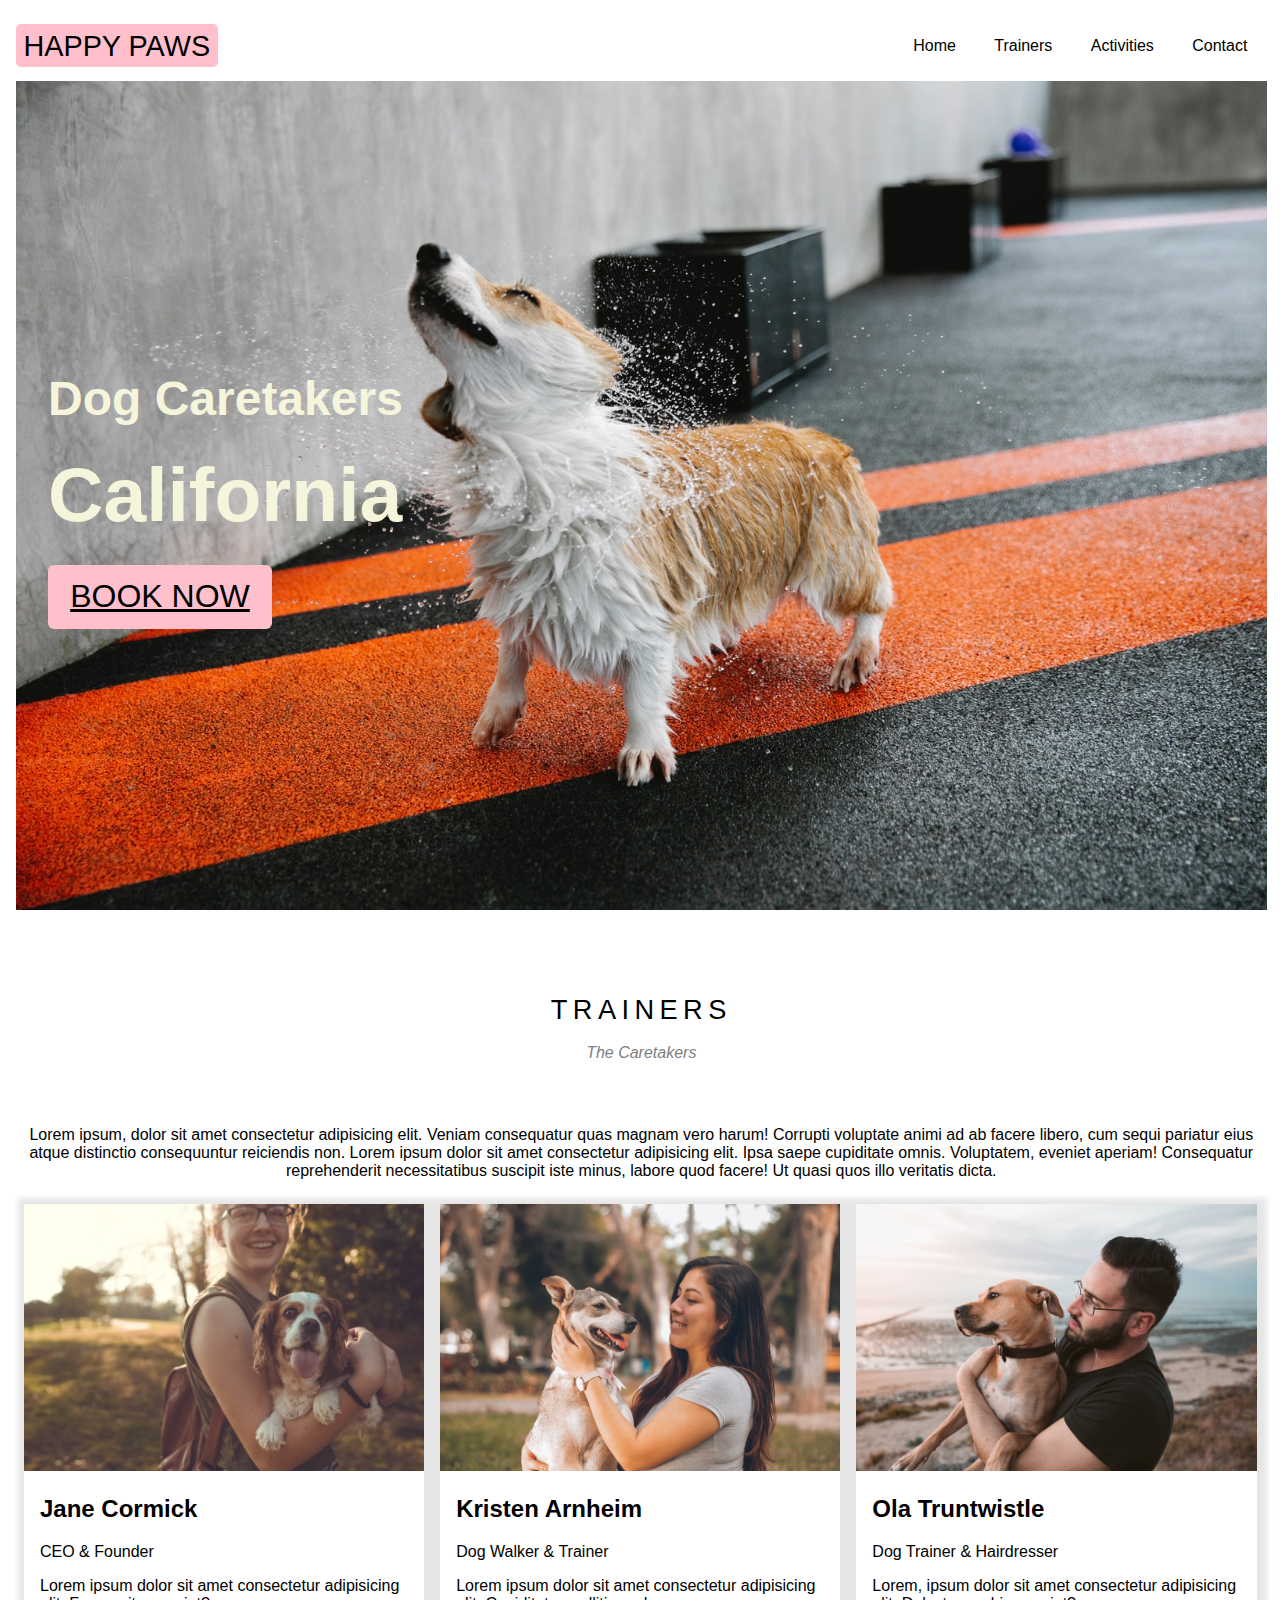
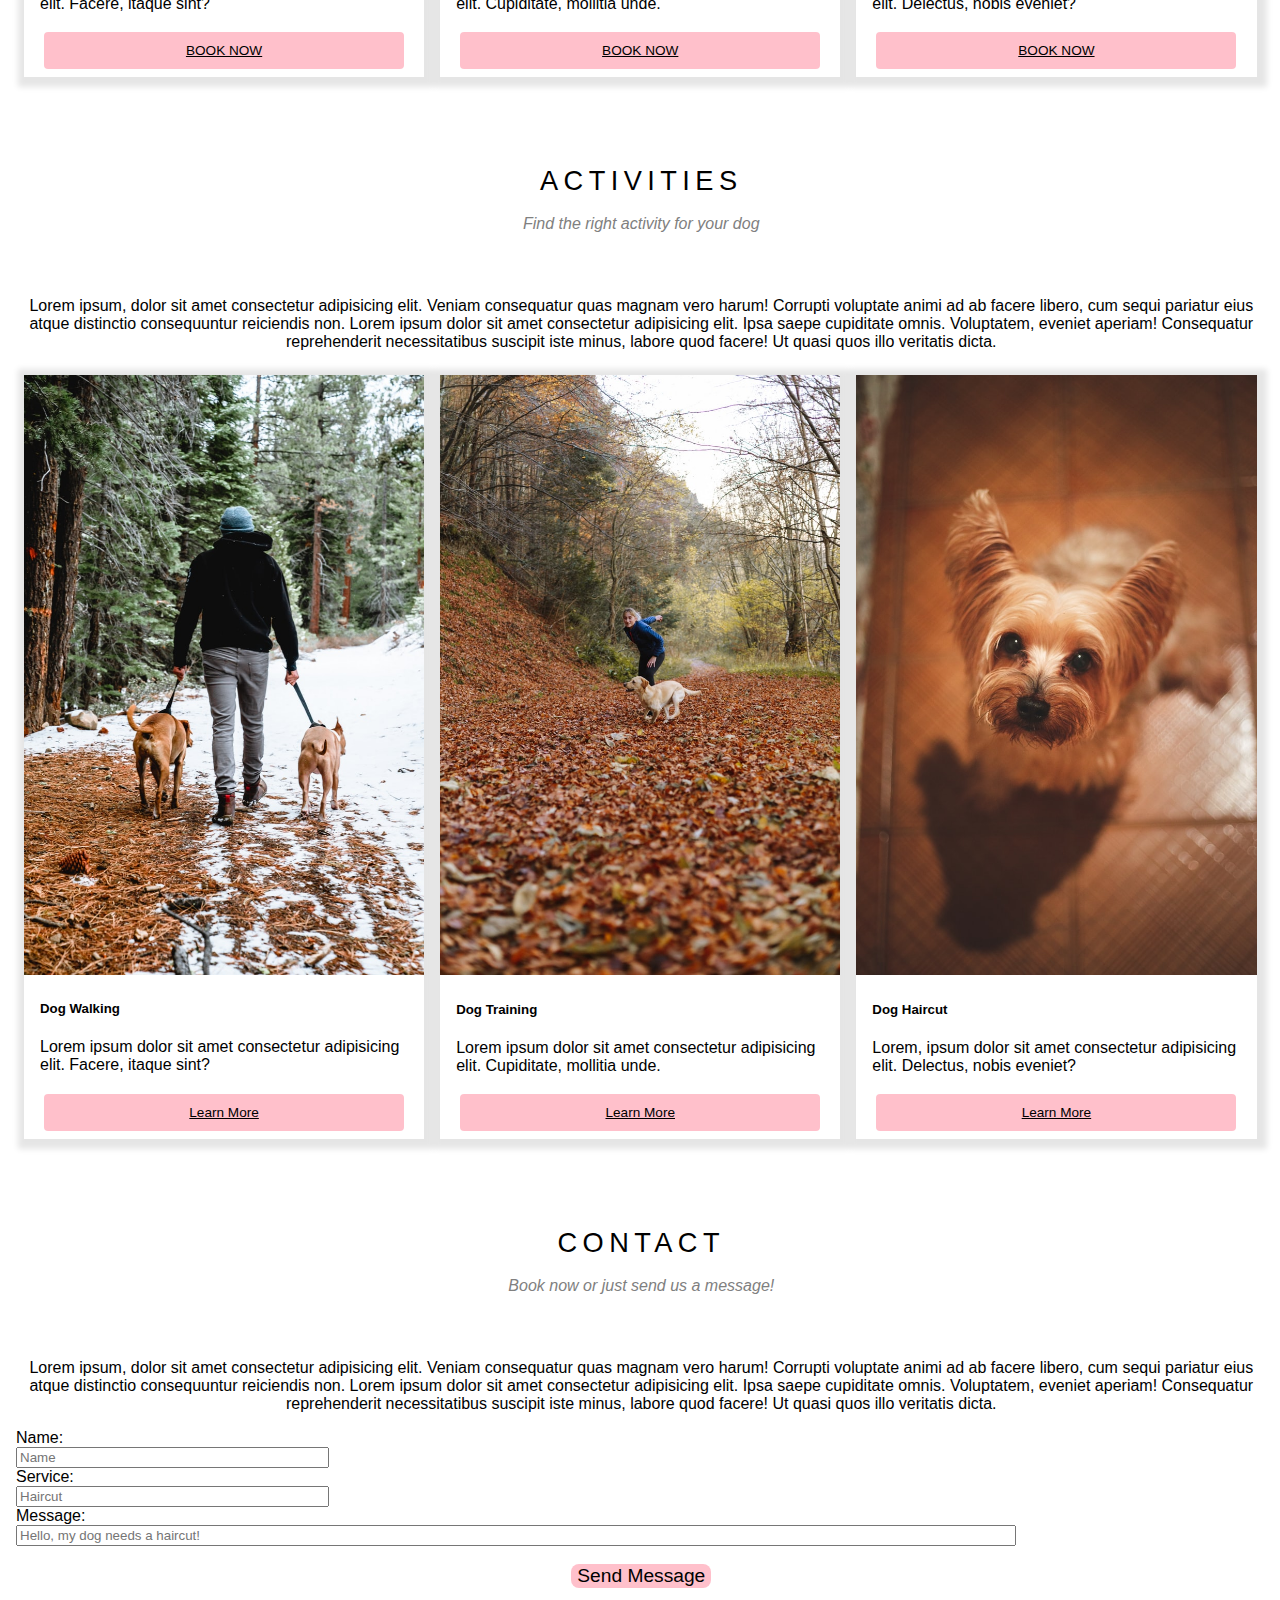
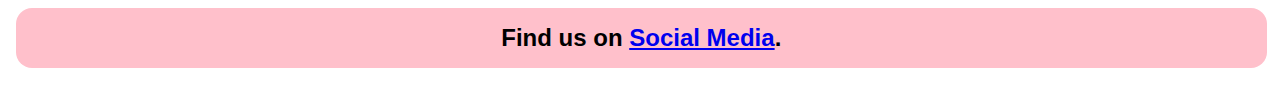
==== index.html @ f8b61c1c "Rename HappyPaws.html to index.html" ====
<!DOCTYPE html>
<html lang="en">
<head>
    <meta charset="UTF-8">
    <meta http-equiv="X-UA-Compatible" content="IE=edge">
    <meta name="viewport" content="width=device-width, initial-scale=1.0">
    <link href="HappyPawscss1.css" rel="stylesheet" type="text/css"/>
    <title>w3 Website</title>
</head>
<body>
<!-- Header Starts -->
<header>
    <div id="nav">
        <h2>HAPPY PAWS</h2>
<!-- Hamburger dropdown for mobile navigation -->
        <div class="dropdownContainer">
            <a href="#dropbtn" onclick="dropFunction()" class="dropbtn">&#x2630;</a> <!-- &#x2630; symbol looks like hamburger  -->
            <div id="myDropdown" class="dropdownContent">
                <a href="#home">Home</a>
                <a href="#trainers">Trainers</a>
                <a href="#activities">Activities</a>
                <a href="#contact">Contact</a>
            </div>
        </div>
<!-- Normal Navigation links -->
        <span class="standardNav">
            <a href="#contact">Contact</a>
            <a href="#activities">Activities</a>
            <a href="#trainers">Trainers</a>
            <a href="#home">Home</a>
        </div>
    </div>
</header>

<!-- Large Dog picture section with text over the pictures -->
<div class="dogPicSection">
    <div class="mySlides">
        <img src="dog2.jpg" alt="Wet Corgi Dog" width="100%" height="auto">
    </div>
    <div class="mySlides">
        <img src="dog3.jpg" alt="Wet Corgi Dog" width="100%" height="auto">
    </div>
    <div class="mySlides">
        <img src="dog4.jpg" alt="Wet Corgi Dog" width="100%" height="auto">
    </div>
<!-- Text that is written over the large dog pictures -->
    <span class="imgtext">
        <h2>Dog Caretakers</h2>
        <h1>California</h1>
        <a href="#book">BOOK NOW</a>
    </span>
</div>

<!-- Trainers Section Begins -->
<section>
    <div class="section">
        <span id="trainers"></span>
        <h1 class="sectiontitle">TRAINERS</h1>
        <p class="description1">The Caretakers</p>
        <p>Lorem ipsum, dolor sit amet consectetur adipisicing elit. Veniam consequatur quas magnam vero harum! Corrupti voluptate animi ad ab facere libero, cum sequi pariatur eius atque distinctio consequuntur reiciendis non. Lorem ipsum dolor sit amet consectetur adipisicing elit. Ipsa saepe cupiditate omnis. Voluptatem, eveniet aperiam! Consequatur reprehenderit necessitatibus suscipit iste minus, labore quod facere! Ut quasi quos illo veritatis dicta.</p>
    </div>
</section>

<div class="trainers">
    <span class="column">
        <img src="trainer1.jpg">
        <div class="columnText">
            <h2>Jane Cormick</h2>
            <p>CEO & Founder</p>
            <p>Lorem ipsum dolor sit amet consectetur adipisicing elit. Facere, itaque sint?</p>
        </div>
        <a href="#Book">BOOK NOW</a>
    </span>
    <span class="column">
        <img src="trainer2.jpg">
        <div class="columnText">
            <h2>Kristen Arnheim</h2>
            <p>Dog Walker & Trainer</p>
            <p>Lorem ipsum dolor sit amet consectetur adipisicing elit. Cupiditate, mollitia unde.</p>
        </div>
        <a href="#Book">BOOK NOW</a>
    </span>
    <span class="column">
        <img src="trainer3.jpg">
        <div class="columnText">
            <h2>Ola Truntwistle</h2>
            <p>Dog Trainer & Hairdresser</p>
            <p>Lorem, ipsum dolor sit amet consectetur adipisicing elit. Delectus, nobis eveniet?</p>
        </div>
        <a href="#Book">BOOK NOW</a>
    </span>
</div>

<section id="activities">
    <div class="section">
        <h1 class="sectiontitle">ACTIVITIES</h1>
        <p class="description1">Find the right activity for your dog</p>
        <p>Lorem ipsum, dolor sit amet consectetur adipisicing elit. Veniam consequatur quas magnam vero harum! Corrupti voluptate animi ad ab facere libero, cum sequi pariatur eius atque distinctio consequuntur reiciendis non. Lorem ipsum dolor sit amet consectetur adipisicing elit. Ipsa saepe cupiditate omnis. Voluptatem, eveniet aperiam! Consequatur reprehenderit necessitatibus suscipit iste minus, labore quod facere! Ut quasi quos illo veritatis dicta.</p>
    </div>
</section>

<div class="activities">
    <span class="column">
        <img src="walking1.jpg">
        <div class="columnText">
            <h5>Dog Walking</h5>
            <p>Lorem ipsum dolor sit amet consectetur adipisicing elit. Facere, itaque sint?</p>
        </div>
        <a href="#Book">Learn More</a>
    </span>
    <span class="column">
        <img src="walking2.jpg">
        <div class="columnText">
            <h5>Dog Training</h5>
            <p>Lorem ipsum dolor sit amet consectetur adipisicing elit. Cupiditate, mollitia unde.</p>
        </div>
        <a href="#Book">Learn More</a>
    </span>
    <span class="column">
        <img src="walking3.jpg">
        <div class="columnText">
            <h5>Dog Haircut</h5>
            <p>Lorem, ipsum dolor sit amet consectetur adipisicing elit. Delectus, nobis eveniet?</p>
        </div>
        <a href="#Book">Learn More</a>
    </span>
</div>

<section>
    <div class="section">
        <span id="contact"></span>
        <h1 class="sectiontitle">CONTACT</h1>
        <p class="description1">Book now or just send us a message!</p>
        <p>Lorem ipsum, dolor sit amet consectetur adipisicing elit. Veniam consequatur quas magnam vero harum! Corrupti voluptate animi ad ab facere libero, cum sequi pariatur eius atque distinctio consequuntur reiciendis non. Lorem ipsum dolor sit amet consectetur adipisicing elit. Ipsa saepe cupiditate omnis. Voluptatem, eveniet aperiam! Consequatur reprehenderit necessitatibus suscipit iste minus, labore quod facere! Ut quasi quos illo veritatis dicta.</p>
    </div>
</section>

<form action="" autocomplete="on">
    <label for="fname">Name:</label><br>
    <input type="text" id="fname" name="fname" placeholder="Name" style="width: 25%" value=""><br>
    <label for="service">Service:</label><br>
    <input type="text" id="service" name="service" placeholder="Haircut" style="width: 25%" value=""><br>
    <label for="message">Message:</label><br>
    <input type="text" id="message" name="message" placeholder="Hello, my dog needs a haircut!" style="width: 80%" value=""><br><br>

    <input class="sendMessage" type="submit" value="Send Message">
  </form> 

<footer>
    <h2>Find us on <a href="#socialmedia">Social Media</a>.</h2>
</footer>

<!-- Javascript at end of Page -->
<script>
    var slideIndex = 0;
    showSlides();
    
    function showSlides() {
      var i;
      var slides = document.getElementsByClassName("mySlides");
      for (i = 0; i < slides.length; i++) {
        slides[i].style.display = "none";  
      }
      slideIndex++;
      if (slideIndex > slides.length) {slideIndex = 1}    

      slides[slideIndex-1].style.display = "block";  
      setTimeout(showSlides, 2000); // Change image every 2 seconds
    }

    function dropFunction() {
  document.getElementById("myDropdown").classList.toggle("show");
}

window.onclick = function(event) {
  if (!event.target.matches('.dropbtn')) {
    var dropdowns = document.getElementsByClassName("dropdownContent");
    var i;
    for (i = 0; i < dropdowns.length; i++) {
      var openDropdown = dropdowns[i];
      if (openDropdown.classList.contains('show')) {
        openDropdown.classList.remove('show');
      }
    }
  }
}
</script>
</body>
</html>
---- HappyPawscss1.css ----
/* CSS for Happy Paws Websites */

* {
    font-family: Helvetica, sans-serif;
    box-sizing: border-box;
}
html {
    scroll-behavior: smooth;
}
body {
    height: 100%; width: 97.7%;
    margin-left: 1em;
    margin-top: 0px;
}

/* CSS for Top of the Page and Navigation */
header {
    padding: 0em;
    margin-bottom: -.6em;
}
header::after {
    content: '';
    clear: both;
    display: table;
}
#nav h2 {
    font-weight: normal;
    font-size: 180%;
    display: inline-block;
    text-align: center;
    background-color: pink;
    color: black;
    width: 7em;
    height: 1.5em;
    border-radius: 5px;
    padding: .2em;
}
#nav a {text-decoration: none; color: black;}
.standardNav a {
    float: right;
    padding: .8em 1.2em;
    margin: 1.5em 0em 0em 0em;
}
/* Hover Navigation */
#nav a:hover {background-color: lightgrey;} 
/* Careful. DropdownContainer causing H2 Happy Paws to misposition if not float: right */
.dropdownContainer {display: none; float: right; position: relative;}
.dropbtn {font-size: 180%;}
.dropdownContent {display: none; position: absolute; z-index: 1; right: 0;}
.dropdownContent a {display: block; background-color: beige; color: black; font-size: 200%; padding: .5rem 1rem;}
/* .dropdownContainer:hover .dropdownContent {display: block;}  commented out to remove and replace with JS click*/
.show {display: block;}

/* CSS for large dog pictures and the text inside the dog pic slideshow */
.dogPicSection {
    position: relative;
}
.imgtext {
    position: absolute;
    color: beige;
    top: 30%;
    left: 1em;
    font-size: 200%;
}
.imgtext h1 {
    font-size: 240%;
    margin-top: -.2em;
    margin-bottom: .5em;
}
.imgtext a {
    background-color: pink;
    color: black;
    display: inline-block;
    text-align: center;
    height: 2em;
    width: 7em;
    padding: .4em;
    margin-top: -.5em;
    border-radius: 6px;
}
.imgtext a:hover {
    background-color: lightgrey;
}
/* End of Dog pic slideshow */

/* CSS covering the Trainers/Activities/Contact section */
.section {
    text-align: center;
    margin-top: 5em;
}
.sectiontitle {font-size: 170%; letter-spacing: .2em; font-weight: normal;}
.description1 {font-style: italic; color: grey; margin-bottom: 4em;}

.trainers , .activities {
    width: 100%;
    display: flex;
}
.column {
    width: 32%;
    margin: .5em;
    box-shadow: 2px 2px 6px 8px rgba(0, 0, 0, 0.1);
    padding-bottom: 3rem;
    position: relative;
}
.column img { width: 100%;}
.columnText {padding-left: 1rem;}
.column a {
    background-color: pink;
    color: black;
    display: block;
    text-align: center;
    font-size: 85%;
    padding: .8em;
    width: 90%;
    border-radius: .3em;
    position: absolute;
    bottom: .5rem;
    left: 5%;
}
.column a:hover {
    background-color: lightgrey;
}

/* Contact Form */
.sendMessage {
    text-decoration: none; 
    border: none; 
    background-color: pink; 
    color: black;
    border-radius: .5rem;
    font-size: 120%;
    margin-left: 50%;
    transform: translate(-50%);
}
.sendMessage:hover {background-color: lightgrey;}

/* Footer */
footer h2 {
    width: 100%;
    text-align: center;
    margin-left: auto;
    margin-right: auto;
    background-color: pink;
    padding: 1rem;
    border-radius: 1rem;
}
/* Media Queries */
@media only screen and (max-width: 680px) {
    .imgtext h1 {
        display: none;
    }
    .trainers , .activities {flex-wrap: wrap; justify-content: center;}
    .column {width: 90%;}
}

@media only screen and (max-width: 680px) {
    .standardNav a {
        display: none;
    }
    .dropdownContainer {
        display: block;
        margin-right: 10%;
        margin-top: 1.5rem;
    }  
}
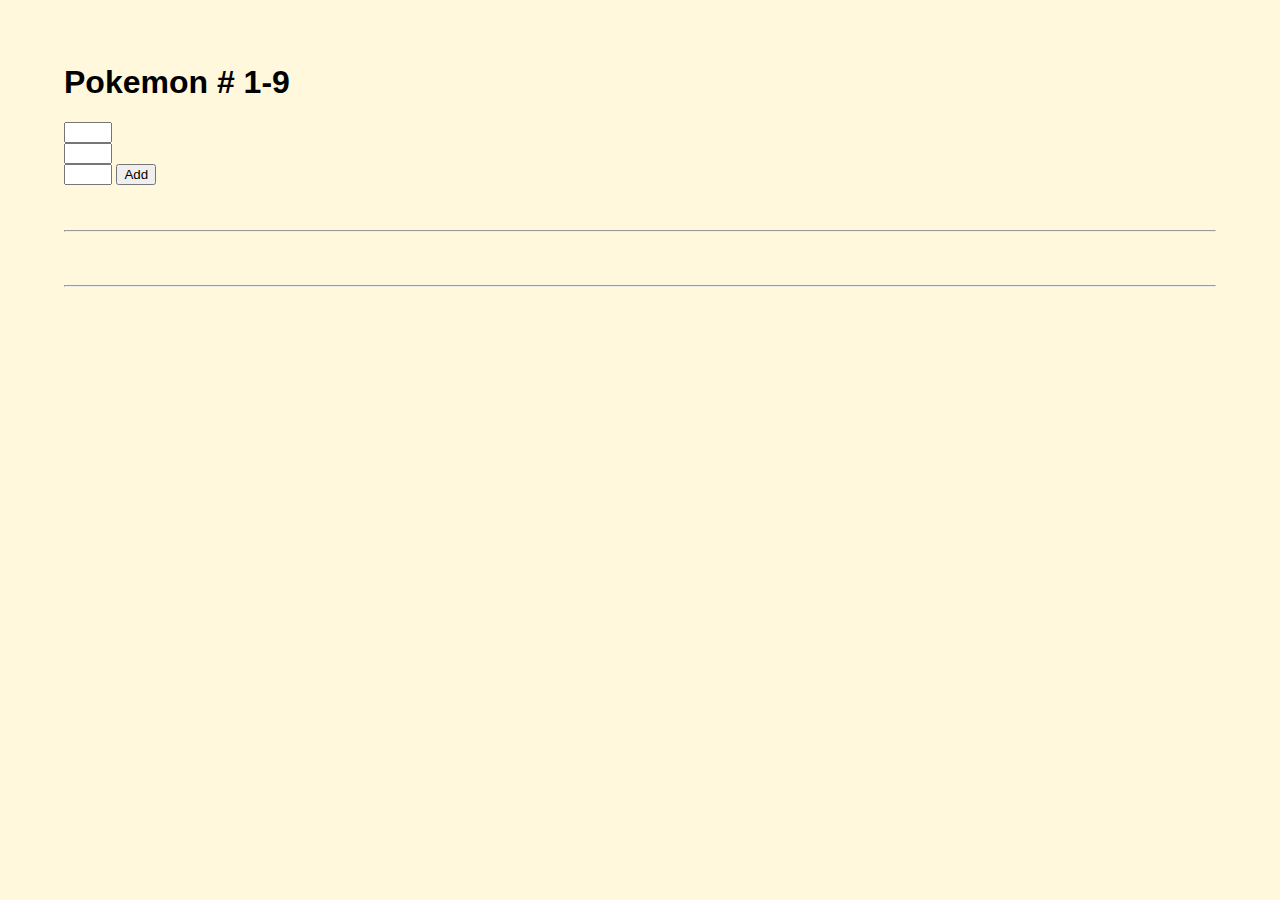
==== commit 95690368: "Add files via upload" ====
--- a/index.html
+++ b/index.html
@@ -1,189 +1,67 @@
 <!DOCTYPE html>
 <html lang="en">
 <head>
-    <meta charset="UTF-8">
-    <meta http-equiv="X-UA-Compatible" content="IE=edge">
-    <meta name="viewport" content="width=device-width, initial-scale=1.0">
-    <link href="HappyPawscss1.css" rel="stylesheet" type="text/css"/>
-    <title>w3 Website</title>
+   <meta charset="UTF-8">
+   <meta http-equiv="X-UA-Compatible" content="IE=edge">
+   <meta name="viewport" content="width=device-width, initial-scale=1.0">
+   <link href="maincss.css" rel="stylesheet" type="text/css"/>
+   <title>Pokedex</title>
+   <script src="mainjs.js" defer></script>
 </head>
 <body>
-<!-- Header Starts -->
-<header>
-    <div id="nav">
-        <h2>HAPPY PAWS</h2>
-<!-- Hamburger dropdown for mobile navigation -->
-        <div class="dropdownContainer">
-            <a href="#dropbtn" onclick="dropFunction()" class="dropbtn">&#x2630;</a> <!-- &#x2630; symbol looks like hamburger  -->
-            <div id="myDropdown" class="dropdownContent">
-                <a href="#home">Home</a>
-                <a href="#trainers">Trainers</a>
-                <a href="#activities">Activities</a>
-                <a href="#contact">Contact</a>
+    <h1>Pokemon # 1-9</h1>
+
+    <input type="number" onkeypress="hitEnter()" name="1stinput" id="1stinput" min="1" max="9">
+    <br>
+    <input type="number" onkeypress="hitEnter()" name="2ndinput" id="2ndinput" min="1" max="9">
+    <br>
+    <input type="number" onkeypress="hitEnter()" name="3rdinput" id="3rdinput" min="1" max="9">
+    <button type="submit" onclick="chooseImages()">Add</button>
+    
+    <div class="wrapper">
+        <section>
+            <div class="container">
+                <div class="imgContainer">
+                    <h3 id="title1"></h3>
+                    <img id="1stimage" src="" alt="">
+                </div>
+                <div class="details">
+                    <p id="number1"></p>
+                    <p id="content1"></p>
+                    <p id="type1"></p>
+                    <p id="weakness1"></p>
+                </div>
             </div>
-        </div>
-<!-- Normal Navigation links -->
-        <span class="standardNav">
-            <a href="#contact">Contact</a>
-            <a href="#activities">Activities</a>
-            <a href="#trainers">Trainers</a>
-            <a href="#home">Home</a>
-        </div>
+        </section>
+        <hr>
+        <section>
+            <div class="container">
+                <div class="imgContainer">
+                    <h3 id="title2"></h3>
+                    <img id="2ndimage" src="" alt="">
+                </div>
+                <div class="details">
+                    <p id="number2"></p>
+                    <p id="content2"></p>
+                    <p id="type2"></p>
+                    <p id="weakness2"></p>                </div>
+            </div>
+        </section>
+        <hr>
+        <section>
+            <div class="container">
+                <div class="imgContainer">
+                    <h3 id="title3"></h3>
+                    <img id="3rdimage" src="" alt="">
+                </div>
+                <div class="details">
+                    <p id="number3"></p>
+                    <p id="content3"></p>
+                    <p id="type3"></p>
+                    <p id="weakness3"></p>                
+                </div>
+            </div>
+        </section>
     </div>
-</header>
-
-<!-- Large Dog picture section with text over the pictures -->
-<div class="dogPicSection">
-    <div class="mySlides">
-        <img src="dog2.jpg" alt="Wet Corgi Dog" width="100%" height="auto">
-    </div>
-    <div class="mySlides">
-        <img src="dog3.jpg" alt="Wet Corgi Dog" width="100%" height="auto">
-    </div>
-    <div class="mySlides">
-        <img src="dog4.jpg" alt="Wet Corgi Dog" width="100%" height="auto">
-    </div>
-<!-- Text that is written over the large dog pictures -->
-    <span class="imgtext">
-        <h2>Dog Caretakers</h2>
-        <h1>California</h1>
-        <a href="#book">BOOK NOW</a>
-    </span>
-</div>
-
-<!-- Trainers Section Begins -->
-<section>
-    <div class="section">
-        <span id="trainers"></span>
-        <h1 class="sectiontitle">TRAINERS</h1>
-        <p class="description1">The Caretakers</p>
-        <p>Lorem ipsum, dolor sit amet consectetur adipisicing elit. Veniam consequatur quas magnam vero harum! Corrupti voluptate animi ad ab facere libero, cum sequi pariatur eius atque distinctio consequuntur reiciendis non. Lorem ipsum dolor sit amet consectetur adipisicing elit. Ipsa saepe cupiditate omnis. Voluptatem, eveniet aperiam! Consequatur reprehenderit necessitatibus suscipit iste minus, labore quod facere! Ut quasi quos illo veritatis dicta.</p>
-    </div>
-</section>
-
-<div class="trainers">
-    <span class="column">
-        <img src="trainer1.jpg">
-        <div class="columnText">
-            <h2>Jane Cormick</h2>
-            <p>CEO & Founder</p>
-            <p>Lorem ipsum dolor sit amet consectetur adipisicing elit. Facere, itaque sint?</p>
-        </div>
-        <a href="#Book">BOOK NOW</a>
-    </span>
-    <span class="column">
-        <img src="trainer2.jpg">
-        <div class="columnText">
-            <h2>Kristen Arnheim</h2>
-            <p>Dog Walker & Trainer</p>
-            <p>Lorem ipsum dolor sit amet consectetur adipisicing elit. Cupiditate, mollitia unde.</p>
-        </div>
-        <a href="#Book">BOOK NOW</a>
-    </span>
-    <span class="column">
-        <img src="trainer3.jpg">
-        <div class="columnText">
-            <h2>Ola Truntwistle</h2>
-            <p>Dog Trainer & Hairdresser</p>
-            <p>Lorem, ipsum dolor sit amet consectetur adipisicing elit. Delectus, nobis eveniet?</p>
-        </div>
-        <a href="#Book">BOOK NOW</a>
-    </span>
-</div>
-
-<section id="activities">
-    <div class="section">
-        <h1 class="sectiontitle">ACTIVITIES</h1>
-        <p class="description1">Find the right activity for your dog</p>
-        <p>Lorem ipsum, dolor sit amet consectetur adipisicing elit. Veniam consequatur quas magnam vero harum! Corrupti voluptate animi ad ab facere libero, cum sequi pariatur eius atque distinctio consequuntur reiciendis non. Lorem ipsum dolor sit amet consectetur adipisicing elit. Ipsa saepe cupiditate omnis. Voluptatem, eveniet aperiam! Consequatur reprehenderit necessitatibus suscipit iste minus, labore quod facere! Ut quasi quos illo veritatis dicta.</p>
-    </div>
-</section>
-
-<div class="activities">
-    <span class="column">
-        <img src="walking1.jpg">
-        <div class="columnText">
-            <h5>Dog Walking</h5>
-            <p>Lorem ipsum dolor sit amet consectetur adipisicing elit. Facere, itaque sint?</p>
-        </div>
-        <a href="#Book">Learn More</a>
-    </span>
-    <span class="column">
-        <img src="walking2.jpg">
-        <div class="columnText">
-            <h5>Dog Training</h5>
-            <p>Lorem ipsum dolor sit amet consectetur adipisicing elit. Cupiditate, mollitia unde.</p>
-        </div>
-        <a href="#Book">Learn More</a>
-    </span>
-    <span class="column">
-        <img src="walking3.jpg">
-        <div class="columnText">
-            <h5>Dog Haircut</h5>
-            <p>Lorem, ipsum dolor sit amet consectetur adipisicing elit. Delectus, nobis eveniet?</p>
-        </div>
-        <a href="#Book">Learn More</a>
-    </span>
-</div>
-
-<section>
-    <div class="section">
-        <span id="contact"></span>
-        <h1 class="sectiontitle">CONTACT</h1>
-        <p class="description1">Book now or just send us a message!</p>
-        <p>Lorem ipsum, dolor sit amet consectetur adipisicing elit. Veniam consequatur quas magnam vero harum! Corrupti voluptate animi ad ab facere libero, cum sequi pariatur eius atque distinctio consequuntur reiciendis non. Lorem ipsum dolor sit amet consectetur adipisicing elit. Ipsa saepe cupiditate omnis. Voluptatem, eveniet aperiam! Consequatur reprehenderit necessitatibus suscipit iste minus, labore quod facere! Ut quasi quos illo veritatis dicta.</p>
-    </div>
-</section>
-
-<form action="" autocomplete="on">
-    <label for="fname">Name:</label><br>
-    <input type="text" id="fname" name="fname" placeholder="Name" style="width: 25%" value=""><br>
-    <label for="service">Service:</label><br>
-    <input type="text" id="service" name="service" placeholder="Haircut" style="width: 25%" value=""><br>
-    <label for="message">Message:</label><br>
-    <input type="text" id="message" name="message" placeholder="Hello, my dog needs a haircut!" style="width: 80%" value=""><br><br>
-
-    <input class="sendMessage" type="submit" value="Send Message">
-  </form> 
-
-<footer>
-    <h2>Find us on <a href="#socialmedia">Social Media</a>.</h2>
-</footer>
-
-<!-- Javascript at end of Page -->
-<script>
-    var slideIndex = 0;
-    showSlides();
-    
-    function showSlides() {
-      var i;
-      var slides = document.getElementsByClassName("mySlides");
-      for (i = 0; i < slides.length; i++) {
-        slides[i].style.display = "none";  
-      }
-      slideIndex++;
-      if (slideIndex > slides.length) {slideIndex = 1}    
-
-      slides[slideIndex-1].style.display = "block";  
-      setTimeout(showSlides, 2000); // Change image every 2 seconds
-    }
-
-    function dropFunction() {
-  document.getElementById("myDropdown").classList.toggle("show");
-}
-
-window.onclick = function(event) {
-  if (!event.target.matches('.dropbtn')) {
-    var dropdowns = document.getElementsByClassName("dropdownContent");
-    var i;
-    for (i = 0; i < dropdowns.length; i++) {
-      var openDropdown = dropdowns[i];
-      if (openDropdown.classList.contains('show')) {
-        openDropdown.classList.remove('show');
-      }
-    }
-  }
-}
-</script>
 </body>
-</html>
+</html>--- a/maincss.css
+++ b/maincss.css
@@ -0,0 +1,28 @@
+* {
+    box-sizing: border-box;
+    font-family: Arial, Helvetica, sans-serif;
+}
+
+body {
+    margin: 5%;
+    background-color: cornsilk;
+}
+
+.wrapper {
+    display: block;
+}
+
+.container {
+    display: flex;
+}
+.imgContainer {
+    width: 8.5rem;
+    text-align: center;
+}
+.imgContainer img {
+    padding:  0 0 0 0;
+}
+
+.details {
+    padding-left: 2rem;
+}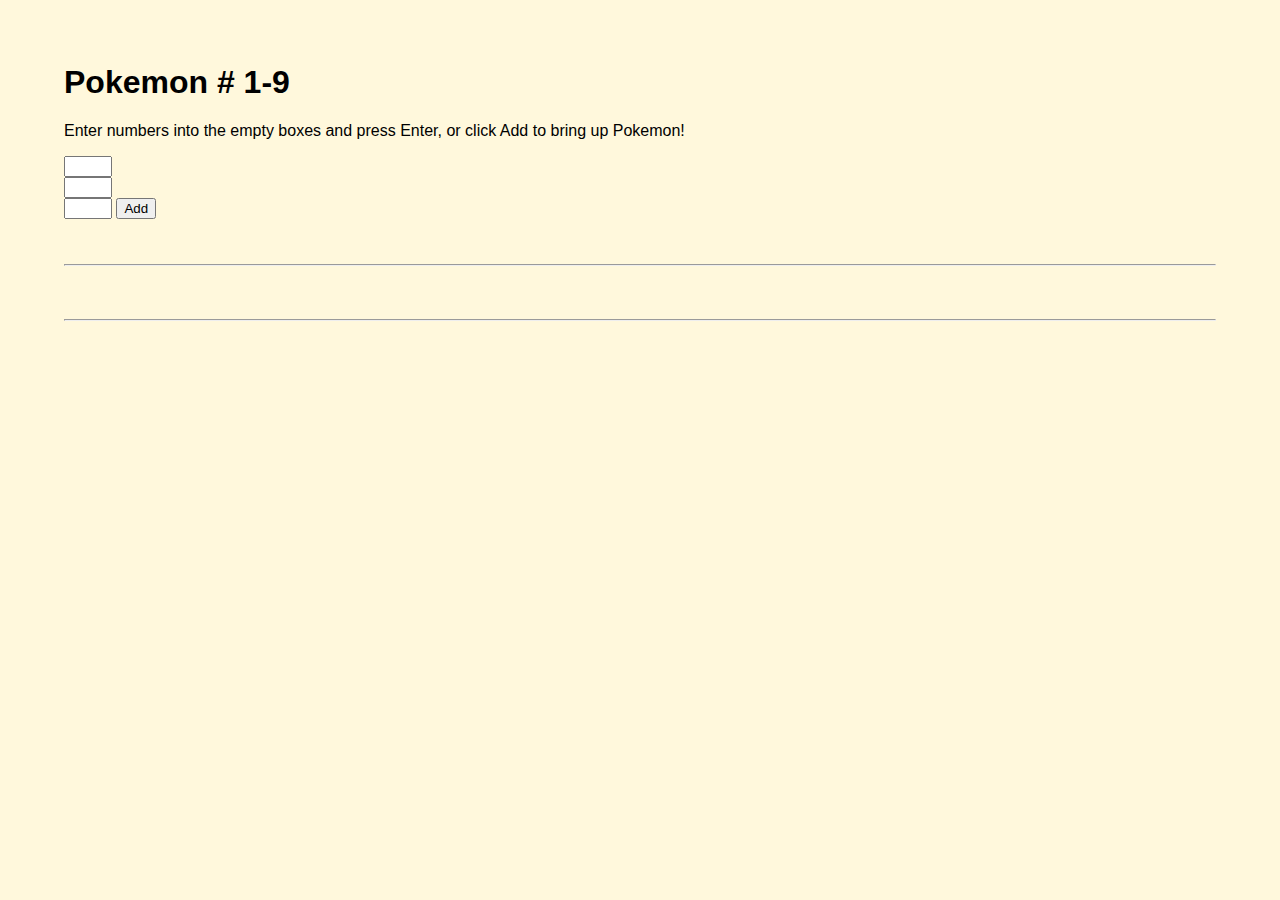
==== commit 5bebf4b8: "Add files via upload" ====
--- a/index.html
+++ b/index.html
@@ -10,6 +10,8 @@
 </head>
 <body>
     <h1>Pokemon # 1-9</h1>
+
+    <p>Enter numbers into the empty boxes and press Enter, or click Add to bring up Pokemon!</p>
 
     <input type="number" onkeypress="hitEnter()" name="1stinput" id="1stinput" min="1" max="9">
     <br>
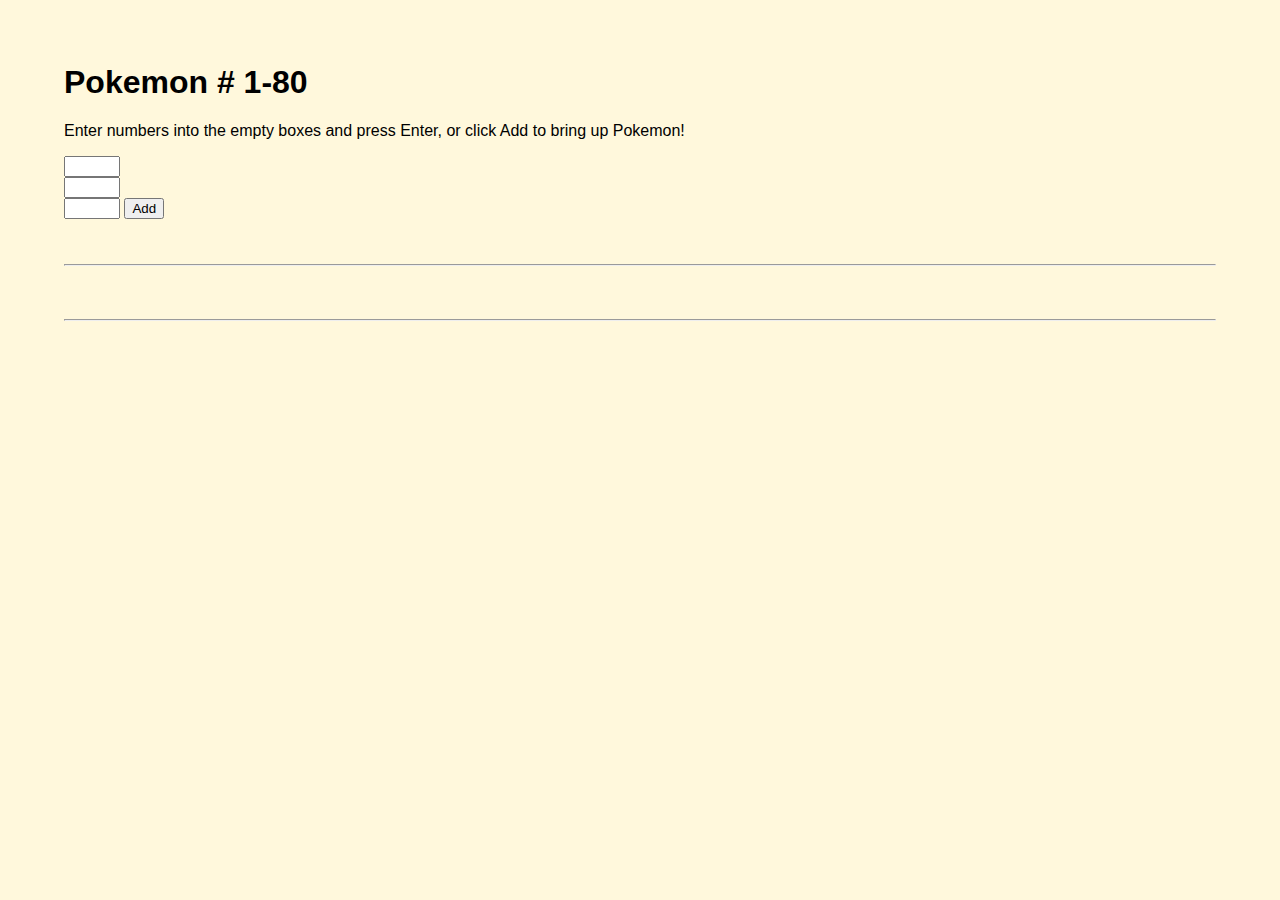
==== commit e86cba71: "Update index.html" ====
--- a/index.html
+++ b/index.html
@@ -9,15 +9,15 @@
    <script src="mainjs.js" defer></script>
 </head>
 <body>
-    <h1>Pokemon # 1-9</h1>
+    <h1>Pokemon # 1-80</h1>
 
     <p>Enter numbers into the empty boxes and press Enter, or click Add to bring up Pokemon!</p>
 
-    <input type="number" onkeypress="hitEnter()" name="1stinput" id="1stinput" min="1" max="9">
+    <input type="number" onkeypress="hitEnter()" name="1stinput" id="1stinput" min="1" max="80">
     <br>
-    <input type="number" onkeypress="hitEnter()" name="2ndinput" id="2ndinput" min="1" max="9">
+    <input type="number" onkeypress="hitEnter()" name="2ndinput" id="2ndinput" min="1" max="80">
     <br>
-    <input type="number" onkeypress="hitEnter()" name="3rdinput" id="3rdinput" min="1" max="9">
+    <input type="number" onkeypress="hitEnter()" name="3rdinput" id="3rdinput" min="1" max="80">
     <button type="submit" onclick="chooseImages()">Add</button>
     
     <div class="wrapper">
@@ -66,4 +66,4 @@
         </section>
     </div>
 </body>
-</html>+</html>
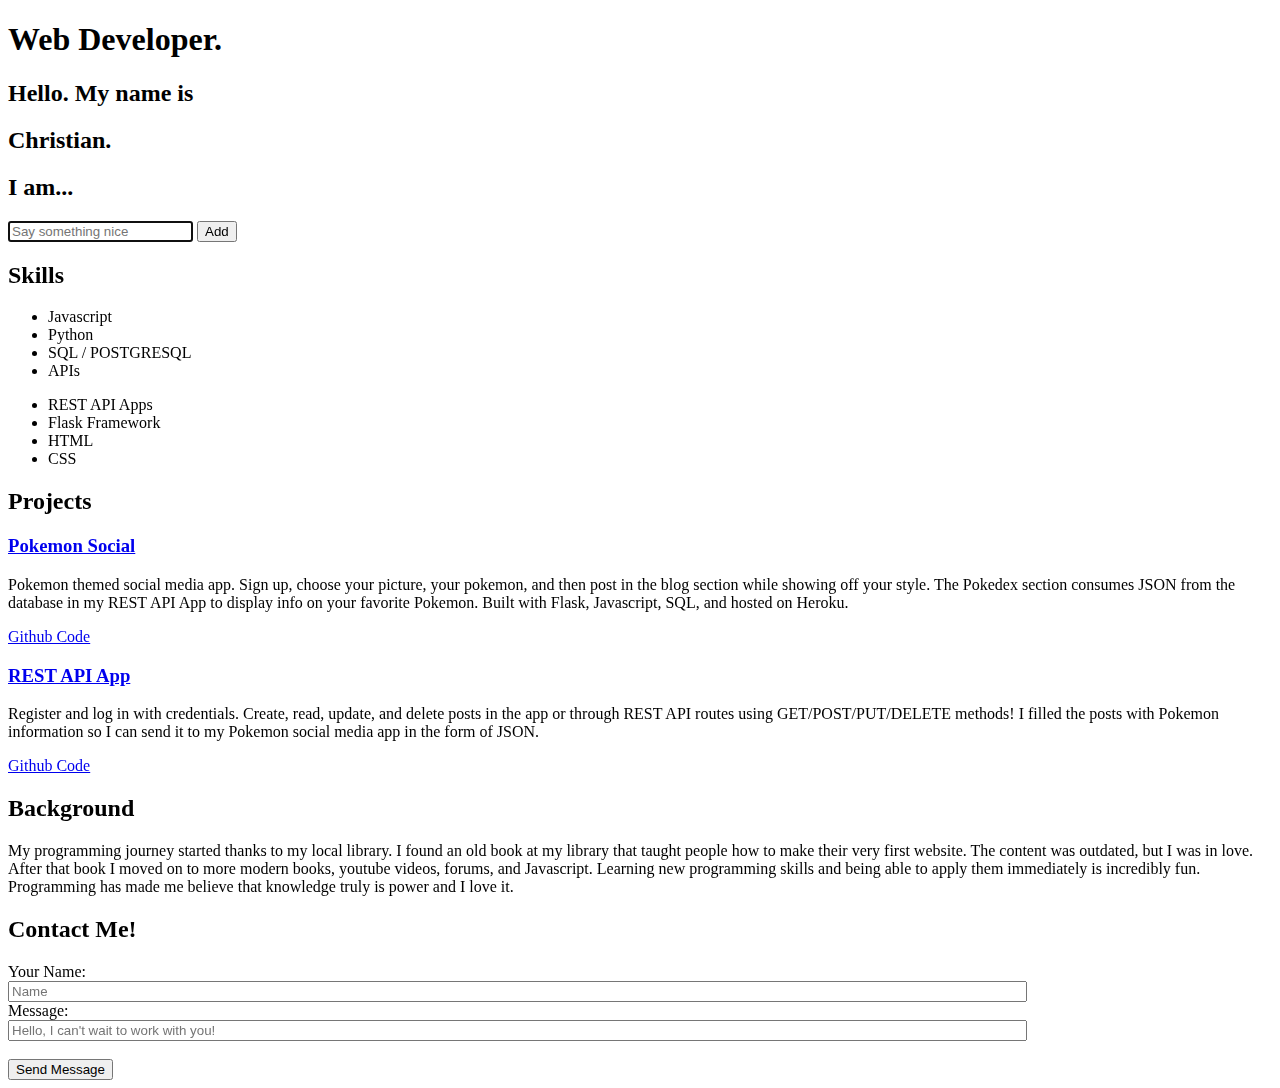
==== commit 48efaf5b: "changing site to my profile site" ====
--- a/index.html
+++ b/index.html
@@ -4,66 +4,66 @@
    <meta charset="UTF-8">
    <meta http-equiv="X-UA-Compatible" content="IE=edge">
    <meta name="viewport" content="width=device-width, initial-scale=1.0">
-   <link href="maincss.css" rel="stylesheet" type="text/css"/>
-   <title>Pokedex</title>
-   <script src="mainjs.js" defer></script>
+   <link href="/static/main.css" rel="stylesheet" type="text/css"/>
+   <title>My Portfolio</title>
+   <script src="/static/mainjs.js" defer></script>
 </head>
 <body>
-    <h1>Pokemon # 1-80</h1>
+    <h1 class="title">Web Developer.</h1>
+    <h2 class="inline">Hello. My name is </h2><h2 class="nameEmphasis">Christian.</h2>
+    <h2>I am...</h2>
+ 
+    <div class="searchBox">
+    <input onkeypress="hitEnter()" type="text" id="descriptionInput" name="descriptionInput" placeholder="Say something nice" autofocus> 
+    <button onclick="addDescription()">Add</button>
+    </div>
+ 
+    <div id="appendContainer"></div>
 
-    <p>Enter numbers into the empty boxes and press Enter, or click Add to bring up Pokemon!</p>
+    <h2 class="h2Emphasis">Skills</h2>
+    <div class="bgEmphasis listEmphasis">
+        <ul>
+            <li>Javascript</li>
+            <li>Python</li>
+            <li>SQL / POSTGRESQL</li>
+            <li>APIs</li>
 
-    <input type="number" onkeypress="hitEnter()" name="1stinput" id="1stinput" min="1" max="80">
-    <br>
-    <input type="number" onkeypress="hitEnter()" name="2ndinput" id="2ndinput" min="1" max="80">
-    <br>
-    <input type="number" onkeypress="hitEnter()" name="3rdinput" id="3rdinput" min="1" max="80">
-    <button type="submit" onclick="chooseImages()">Add</button>
-    
-    <div class="wrapper">
-        <section>
-            <div class="container">
-                <div class="imgContainer">
-                    <h3 id="title1"></h3>
-                    <img id="1stimage" src="" alt="">
-                </div>
-                <div class="details">
-                    <p id="number1"></p>
-                    <p id="content1"></p>
-                    <p id="type1"></p>
-                    <p id="weakness1"></p>
-                </div>
-            </div>
-        </section>
-        <hr>
-        <section>
-            <div class="container">
-                <div class="imgContainer">
-                    <h3 id="title2"></h3>
-                    <img id="2ndimage" src="" alt="">
-                </div>
-                <div class="details">
-                    <p id="number2"></p>
-                    <p id="content2"></p>
-                    <p id="type2"></p>
-                    <p id="weakness2"></p>                </div>
-            </div>
-        </section>
-        <hr>
-        <section>
-            <div class="container">
-                <div class="imgContainer">
-                    <h3 id="title3"></h3>
-                    <img id="3rdimage" src="" alt="">
-                </div>
-                <div class="details">
-                    <p id="number3"></p>
-                    <p id="content3"></p>
-                    <p id="type3"></p>
-                    <p id="weakness3"></p>                
-                </div>
-            </div>
-        </section>
+        </ul>
+        <ul>
+            <li>REST API Apps</li>
+            <li>Flask Framework</li>
+            <li>HTML</li>
+            <li>CSS</li>                
+        </ul>
     </div>
+
+    <h2 class="h2Emphasis">Projects</h2>
+    <div class="container bgEmphasis">
+        <div class="project">
+            <a href="https://pokemonsocial308.herokuapp.com/home" target="_blank"><h3>Pokemon Social</h3></a>
+            <p>Pokemon themed social media app. Sign up, choose your picture, your pokemon, and then post in the blog section while showing off your style. The Pokedex section consumes JSON from the database in my REST API App to display info on your favorite Pokemon. Built with Flask, Javascript, SQL, and hosted on Heroku.</p>
+            <a class="raise" href="https://github.com/Lifestream308/pokemon-social.git" target="_blank">Github Code</a>
+        </div>        
+        <div class="project">
+            <a href="https://pokemondb308.herokuapp.com/home" target="_blank"><h3>REST API App</h3></a>
+            <p>Register and log in with credentials. Create, read, update, and delete posts in the app or through REST API routes using GET/POST/PUT/DELETE methods! I filled the posts with Pokemon information so I can send it to my Pokemon social media app in the form of JSON.</p>
+            <a class="raise" href="https://github.com/Lifestream308/pokemondb308" target="_blank">Github Code</a>
+        </div>
+    </div>
+
+    <h2 class="h2Emphasis">Background</h2>
+    <p class="bgEmphasis">My programming journey started thanks to my local library. I found an old book at my library that taught people how to make their very first website. The content was outdated, but I was in love. After that book I moved on to more modern books, youtube videos, forums, and Javascript. Learning new programming skills and being able to apply them immediately is incredibly fun. Programming has made me believe that knowledge truly is power and I love it.</p>
+
+    <footer>
+        <h2 class="h2Emphasis">Contact Me!</h2>
+        <form class="bgEmphasis" action="" autocomplete="on">
+            <label for="fname">Your Name:</label><br>
+            <input type="text" id="fname" name="fname" placeholder="Name" style="width: 80%" value=""><br>
+            <label for="message">Message:</label><br>
+            <input type="text" id="message" name="message" placeholder="Hello, I can't wait to work with you!" style="width: 80%" value=""><br><br>
+        
+            <input class="sendMessage btn" type="submit" value="Send Message">
+        </form> 
+    </footer>
 </body>
-</html>
+</html>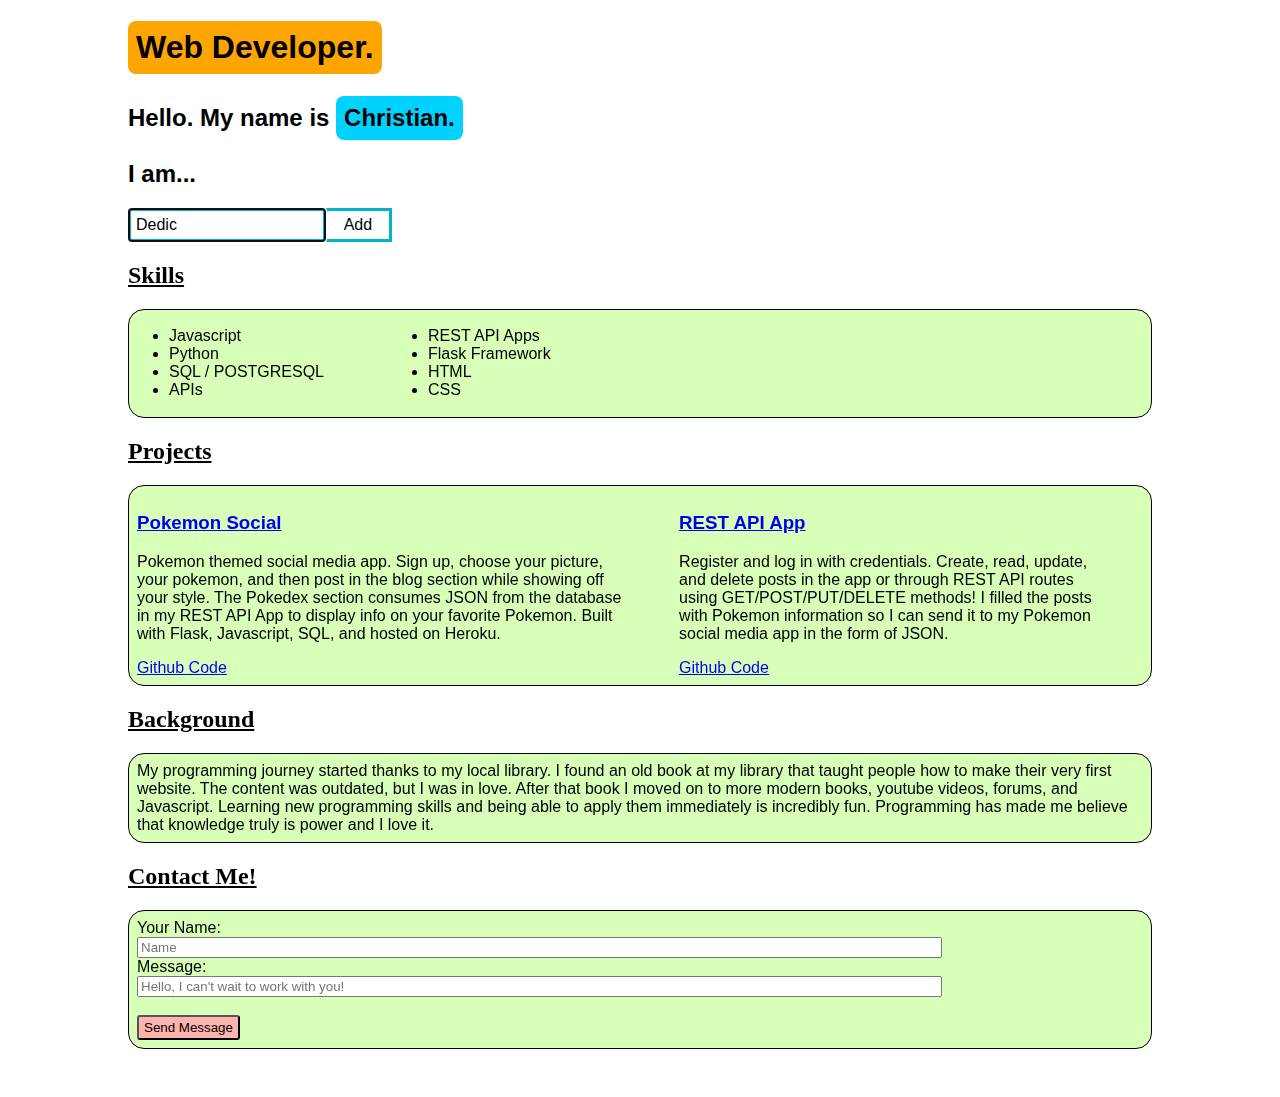
==== commit c8d12c8f: "updating routes to css and JS" ====
--- a/index.html
+++ b/index.html
@@ -4,9 +4,9 @@
    <meta charset="UTF-8">
    <meta http-equiv="X-UA-Compatible" content="IE=edge">
    <meta name="viewport" content="width=device-width, initial-scale=1.0">
-   <link href="/static/main.css" rel="stylesheet" type="text/css"/>
+   <link href="main.css" rel="stylesheet" type="text/css"/>
    <title>My Portfolio</title>
-   <script src="/static/mainjs.js" defer></script>
+   <script src="mainjs.js" defer></script>
 </head>
 <body>
     <h1 class="title">Web Developer.</h1>
@@ -66,4 +66,4 @@
         </form> 
     </footer>
 </body>
-</html>+</html>
--- a/main.css
+++ b/main.css
@@ -0,0 +1,163 @@
+
+
+html {
+    scroll-behavior: smooth;
+}
+* {
+    box-sizing: border-box;
+}
+body {
+    background: url(/static/images/pic5.jpg);
+    /* background-color: cornsilk; */
+    background-repeat: no-repeat;
+    background-attachment: fixed;
+    background-size: cover;
+    background-position: center;
+    margin: 0 10% 0 10%;
+    font-family: Arial, Helvetica, sans-serif;
+}
+.title {
+    background-color: orange;
+    width: fit-content;
+    border-radius: .5rem;
+    padding: .5rem;
+}
+.title:hover {
+    opacity: .6;
+    transition: .4s;
+}
+.searchBox {
+    width: fit-content;
+}
+.searchBox input,button {
+    width: 75%;
+    border: solid #00B4CC 3px;
+    font-size: 1rem;
+    padding: 5px;
+    background-color: white;
+    color: black;
+}
+.searchBox button {
+    width: 25%;
+    float: right;
+    border-left: 0px;
+    color: black;
+}
+.searchBox button:hover {
+    opacity: .6;
+    transition: .3s;
+}
+.searchBox input:hover {
+    opacity: .6;
+    transition: .3s;
+}
+.btn {
+    color: black;
+    /* background-color: rgb(0, 227, 0); */
+    /* background-color:#f44336; */
+    background-color:#feb3ae;
+    padding: 3px 5px;
+    border-radius: 3px;
+}
+.relative {
+    position: relative;
+}
+.close {
+    position: absolute;
+    right: 0;
+    top: 0;
+    padding: 7px 10px 7px 10px;
+    background-color: orange;
+    color: black;
+}
+.close:hover {
+    /* background-color: #f44336; */
+    color: white;
+    transition: 0.3s;
+}
+.inline {
+    display: inline;
+}
+.nameEmphasis {
+    background-color: rgb(0, 210, 255);
+    border-radius: .5rem;
+    padding: .5rem;
+    margin: 0rem 0 0rem 0;
+    width: fit-content;
+    display: inline-block;
+}
+.nameEmphasis:hover {
+    outline: auto;
+}
+#appendContainer {
+    width: 40%;
+}
+#appendContainer p {
+    color: rgb(115, 0, 255);
+    font-size: 140%;
+}
+/* #appendContainer p:nth-child(odd) {
+    color: orangered;
+  } */
+.bgEmphasis {
+    /* background-color: antiquewhite; */
+    /* background-color: rgb(204, 255, 163); */
+    background-color: rgb(216, 255, 184);
+    border-radius: 1rem;
+    padding: .5rem;
+    border: 1px solid black;
+}
+.bgEmphasis:hover {
+    background-color: lightgreen;
+    transition: .5s;
+}
+.listEmphasis {
+    /* background-color: antiquewhite; */
+    border-radius: 1rem;
+    padding: .1rem 0 .1rem 0;
+    display: flex;
+    flex-wrap: wrap;
+}
+.listEmphasis ul {
+    margin-right: 4rem;
+}
+.listEmphasis:hover {
+    background-color: lightgreen;
+    transition: .5s;
+}
+.container {
+    display: flex;
+}
+.project {
+    margin-right: 3rem;
+}
+.raise {
+    top: -0.7rem;
+}
+.tools {
+    text-align: center;
+}
+.tools a{
+    margin: 0 2rem;
+}
+.h2Emphasis {
+    text-decoration: underline;
+    font-family: 'Times New Roman', Times, serif;
+    color: rgb(0, 0, 0);
+}
+   
+footer {
+    margin-bottom: 3rem;
+}
+
+/* Media Queries */
+@media screen and (max-width: 700px) {
+    #appendContainer {width: 60%;}
+}
+@media screen and (max-width: 550px) {
+    #appendContainer {width: 80%;}
+}
+@media screen and (max-width: 700px) {
+    .container {flex-wrap: wrap;}
+    .raise {position: relative;}
+}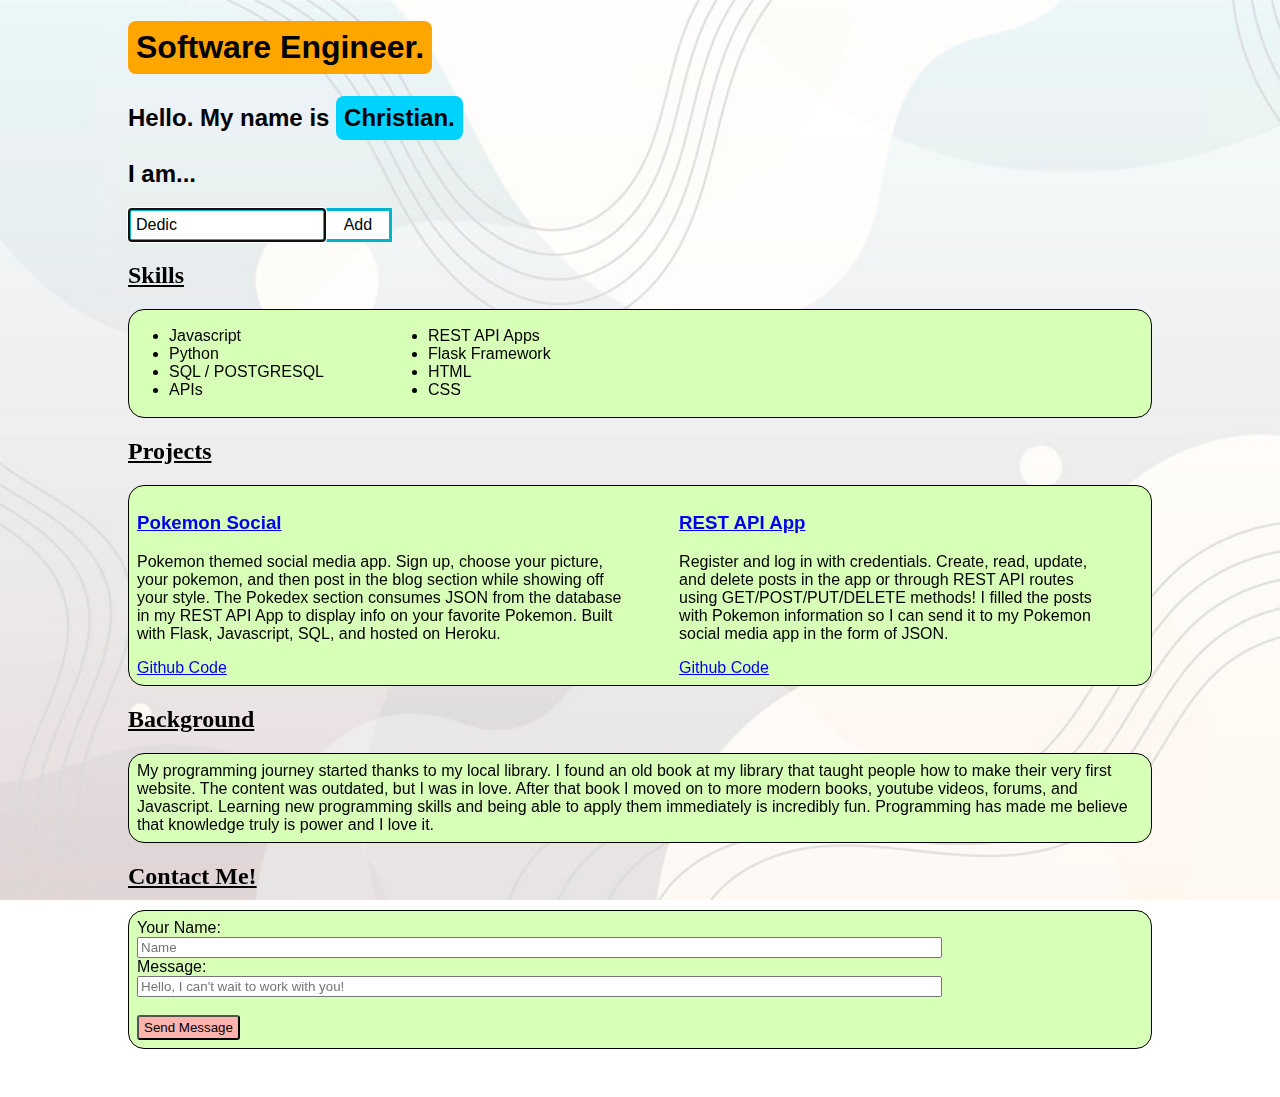
==== commit 997bafc8: "Update index.html" ====
--- a/index.html
+++ b/index.html
@@ -9,7 +9,7 @@
    <script src="mainjs.js" defer></script>
 </head>
 <body>
-    <h1 class="title">Web Developer.</h1>
+    <h1 class="title">Software Engineer.</h1>
     <h2 class="inline">Hello. My name is </h2><h2 class="nameEmphasis">Christian.</h2>
     <h2>I am...</h2>
  
--- a/main.css
+++ b/main.css
@@ -7,7 +7,7 @@
     box-sizing: border-box;
 }
 body {
-    background: url(/static/images/pic5.jpg);
+    background: url(images/pic5.jpg);
     /* background-color: cornsilk; */
     background-repeat: no-repeat;
     background-attachment: fixed;
@@ -160,4 +160,4 @@
 @media screen and (max-width: 700px) {
     .container {flex-wrap: wrap;}
     .raise {position: relative;}
-}+}
